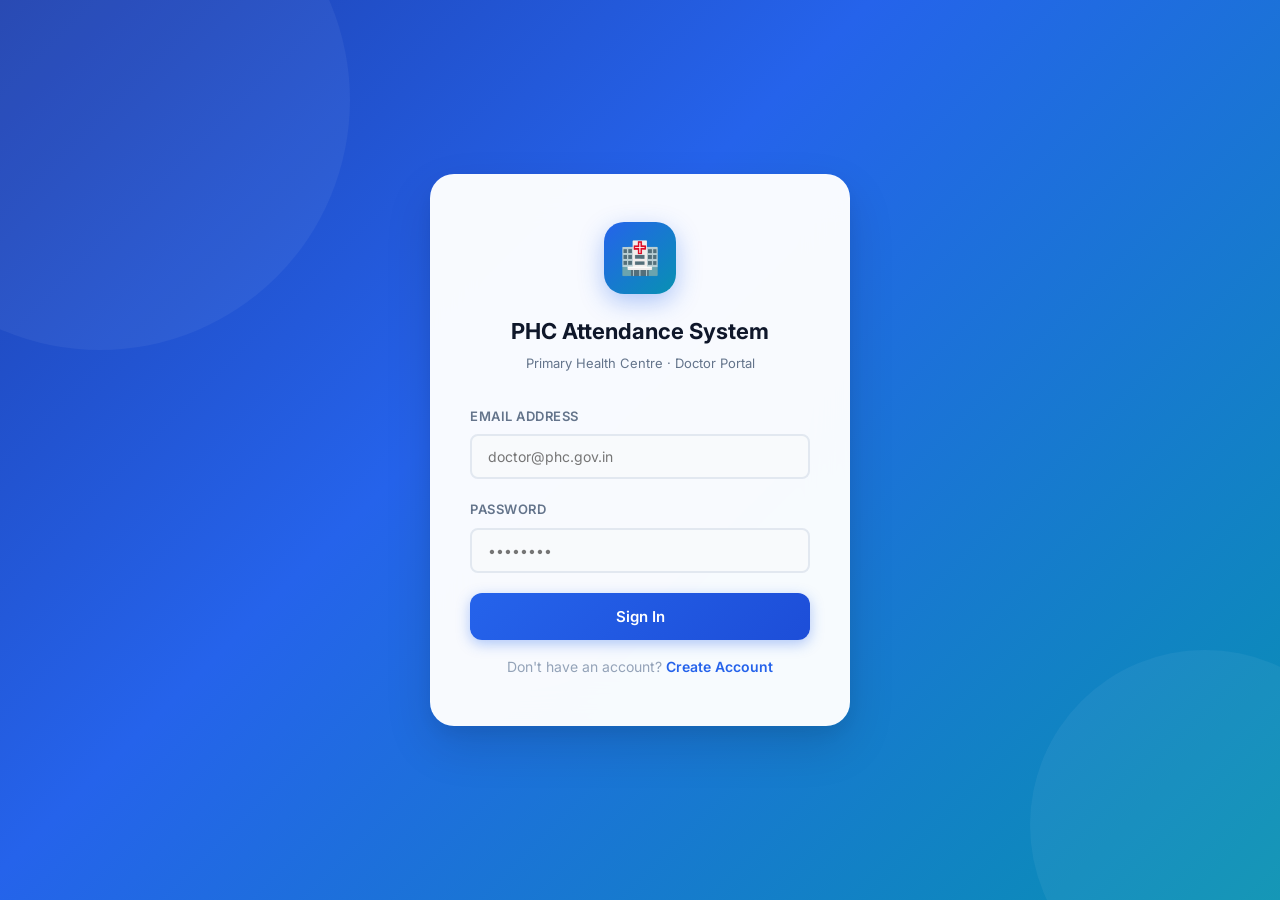
==== frontend/index.html @ 27af50b7 "feat(device-binding): Implement Upgrade 10 - Single device binding & hardware locking" ====
<!DOCTYPE html>
<html lang="en">
<head>
  <meta charset="UTF-8">
  <meta name="viewport" content="width=device-width, initial-scale=1.0">
  <title>PHC Doctor Attendance System - Login</title>
  <meta name="description" content="Login to PHC Doctor Attendance System - Geo-fenced attendance tracking for doctors.">
  <link rel="stylesheet" href="style.css">
</head>
<body>

<div class="login-wrapper">
  <div class="login-card">
    <div class="login-logo">🏥</div>
    <h1 class="login-title">PHC Attendance System</h1>
    <p class="login-subtitle">Primary Health Centre · Doctor Portal</p>

    <form id="loginForm">
      <div class="form-group">
        <label class="form-label" for="email">Email Address</label>
        <input type="email" class="form-control" id="email" placeholder="doctor@phc.gov.in" required>
      </div>

      <div class="form-group">
        <label class="form-label" for="password">Password</label>
        <input type="password" class="form-control" id="password" placeholder="••••••••" required>
      </div>

      <button type="submit" class="btn btn-primary btn-full btn-lg" id="loginBtn">
        Sign In
      </button>

      <p class="text-center mt-3 text-muted" style="font-size:14px;">
        Don't have an account? <a href="register.html" style="color:var(--primary); font-weight:600; text-decoration:none;">Create Account</a>
      </p>
    </form>

    <div class="alert alert-danger" id="errorMsg"></div>
    <div class="alert alert-success" id="successMsg"></div>
  </div>
</div>

<script src="config.js"></script>
<script>
document.getElementById("loginForm").addEventListener("submit", async function(e) {
  e.preventDefault();

  const email    = document.getElementById("email").value;
  const password = document.getElementById("password").value;
  const btn      = document.getElementById("loginBtn");
  const errorMsg   = document.getElementById("errorMsg");
  const successMsg = document.getElementById("successMsg");

  errorMsg.classList.remove("show");
  successMsg.classList.remove("show");

  btn.innerHTML = '<span class="spinner"></span> Signing in...';
  btn.disabled = true;

  let deviceId = localStorage.getItem("PHC_DEVICE_ID");
  if (!deviceId) {
    deviceId = "PHC_DEV_" + Math.random().toString(36).substring(2, 11) + Date.now().toString(36);
    localStorage.setItem("PHC_DEVICE_ID", deviceId);
  }

  try {
    const response = await fetch(`${API_BASE_URL}/auth/login`, {
      method: "POST",
      headers: { "Content-Type": "application/json" },
      body: JSON.stringify({ email, password, deviceId })
    });

    const data = await response.json();

    if (!response.ok) {
      errorMsg.textContent = data.error || data.message || "Invalid email or password";
      errorMsg.classList.add("show");
      btn.innerHTML = "Sign In";
      btn.disabled = false;
      return;
    }

    localStorage.setItem("doctorId",   data.doctorId);
    localStorage.setItem("doctorName", data.name);
    localStorage.setItem("role",       data.role);
    if (data.token) localStorage.setItem("authToken", data.token);

    successMsg.textContent = "Login successful! Redirecting...";
    successMsg.classList.add("show");

    setTimeout(() => {
      window.location.href = data.role === "ADMIN" ? "ddhcDashboard.html" : "docDashboard.html";
    }, 800);

  } catch (error) {
    console.error(error);
    errorMsg.textContent = "Server error. Please try again.";
    errorMsg.classList.add("show");
    btn.innerHTML = "Sign In";
    btn.disabled = false;
  }
});
</script>
</body>
</html>
---- frontend/style.css ----
/* ============================================================
   PHC Doctor Attendance System - Global Stylesheet
   Premium Design with Modern UI/UX
   ============================================================ */

/* ---- Google Fonts ---- */
@import url('https://fonts.googleapis.com/css2?family=Inter:wght@300;400;500;600;700;800&display=swap');

/* ---- CSS Variables ---- */
:root {
  --primary:        #2563eb;
  --primary-dark:   #1d4ed8;
  --primary-light:  #eff6ff;
  --success:        #059669;
  --success-light:  #ecfdf5;
  --danger:         #dc2626;
  --danger-light:   #fef2f2;
  --warning:        #d97706;
  --warning-light:  #fffbeb;
  --purple:         #7c3aed;
  --purple-light:   #f5f3ff;

  --bg:             #f0f4ff;
  --surface:        #ffffff;
  --surface-2:      #f8fafc;
  --border:         #e2e8f0;
  --text-primary:   #0f172a;
  --text-secondary: #64748b;
  --text-muted:     #94a3b8;

  --shadow-sm:  0 1px 3px rgba(0,0,0,0.08), 0 1px 2px rgba(0,0,0,0.04);
  --shadow-md:  0 4px 16px rgba(0,0,0,0.08), 0 2px 6px rgba(0,0,0,0.04);
  --shadow-lg:  0 10px 32px rgba(0,0,0,0.10), 0 4px 12px rgba(0,0,0,0.05);
  --shadow-xl:  0 20px 48px rgba(0,0,0,0.12), 0 8px 20px rgba(0,0,0,0.06);

  --radius-sm:  8px;
  --radius-md:  12px;
  --radius-lg:  18px;
  --radius-xl:  24px;

  --transition: all 0.25s cubic-bezier(0.4, 0, 0.2, 1);
}

/* ---- Reset & Base ---- */
*, *::before, *::after { box-sizing: border-box; margin: 0; padding: 0; }

body {
  font-family: 'Inter', system-ui, -apple-system, sans-serif;
  background: var(--bg);
  color: var(--text-primary);
  font-size: 15px;
  line-height: 1.6;
  min-height: 100vh;
}

/* ============================================================
   BACKGROUND GRADIENT WRAPPER
   ============================================================ */
.page-bg {
  min-height: 100vh;
  background: linear-gradient(135deg, #e0e7ff 0%, #f0f4ff 40%, #e8f5e9 100%);
  padding: 20px 16px 40px;
}

/* ============================================================
   LOGIN PAGE
   ============================================================ */
.login-wrapper {
  min-height: 100vh;
  display: flex;
  align-items: center;
  justify-content: center;
  background: linear-gradient(135deg, #1e40af 0%, #2563eb 40%, #0891b2 100%);
  padding: 20px;
  position: relative;
  overflow: hidden;
}

.login-wrapper::before {
  content: '';
  position: absolute;
  width: 500px; height: 500px;
  border-radius: 50%;
  background: rgba(255,255,255,0.05);
  top: -150px; left: -150px;
  animation: float 8s ease-in-out infinite;
}

.login-wrapper::after {
  content: '';
  position: absolute;
  width: 350px; height: 350px;
  border-radius: 50%;
  background: rgba(255,255,255,0.05);
  bottom: -100px; right: -100px;
  animation: float 6s ease-in-out infinite reverse;
}

@keyframes float {
  0%, 100% { transform: translateY(0) rotate(0deg); }
  50%       { transform: translateY(-30px) rotate(5deg); }
}

.login-card {
  background: rgba(255,255,255,0.97);
  backdrop-filter: blur(20px);
  border-radius: var(--radius-xl);
  padding: 48px 40px;
  width: 100%;
  max-width: 420px;
  box-shadow: var(--shadow-xl);
  position: relative;
  z-index: 1;
  animation: slideUp 0.5s ease;
}

@keyframes slideUp {
  from { opacity: 0; transform: translateY(30px); }
  to   { opacity: 1; transform: translateY(0); }
}

.login-logo {
  width: 72px; height: 72px;
  background: linear-gradient(135deg, #2563eb, #0891b2);
  border-radius: 20px;
  display: flex;
  align-items: center;
  justify-content: center;
  font-size: 32px;
  margin: 0 auto 20px;
  box-shadow: 0 8px 24px rgba(37,99,235,0.35);
}

.login-title {
  font-size: 22px;
  font-weight: 700;
  color: var(--text-primary);
  text-align: center;
  margin-bottom: 4px;
}

.login-subtitle {
  font-size: 13px;
  color: var(--text-secondary);
  text-align: center;
  margin-bottom: 32px;
}

/* ============================================================
   FORM CONTROLS
   ============================================================ */
.form-group {
  margin-bottom: 20px;
}

.form-label {
  font-size: 13px;
  font-weight: 600;
  color: var(--text-secondary);
  text-transform: uppercase;
  letter-spacing: 0.5px;
  margin-bottom: 8px;
  display: block;
}

.form-control {
  width: 100%;
  padding: 12px 16px;
  border: 2px solid var(--border);
  border-radius: var(--radius-sm);
  font-family: 'Inter', sans-serif;
  font-size: 14px;
  color: var(--text-primary);
  background: var(--surface-2);
  transition: var(--transition);
  outline: none;
}

.form-control:focus {
  border-color: var(--primary);
  background: var(--surface);
  box-shadow: 0 0 0 4px rgba(37,99,235,0.12);
}

/* ============================================================
   BUTTONS
   ============================================================ */
.btn {
  display: inline-flex;
  align-items: center;
  justify-content: center;
  gap: 8px;
  padding: 11px 20px;
  border-radius: var(--radius-sm);
  font-family: 'Inter', sans-serif;
  font-size: 14px;
  font-weight: 600;
  border: none;
  cursor: pointer;
  transition: var(--transition);
  text-decoration: none;
  white-space: nowrap;
}

.btn-primary {
  background: linear-gradient(135deg, var(--primary), var(--primary-dark));
  color: white;
  box-shadow: 0 4px 14px rgba(37,99,235,0.35);
}

.btn-primary:hover {
  transform: translateY(-2px);
  box-shadow: 0 8px 20px rgba(37,99,235,0.45);
}

.btn-primary:active { transform: translateY(0); }

.btn-success {
  background: linear-gradient(135deg, #10b981, var(--success));
  color: white;
  box-shadow: 0 4px 14px rgba(5,150,105,0.30);
}

.btn-success:hover {
  transform: translateY(-2px);
  box-shadow: 0 8px 20px rgba(5,150,105,0.40);
}

.btn-danger {
  background: linear-gradient(135deg, #ef4444, var(--danger));
  color: white;
  box-shadow: 0 4px 14px rgba(220,38,38,0.30);
}

.btn-danger:hover {
  transform: translateY(-2px);
  box-shadow: 0 8px 20px rgba(220,38,38,0.40);
}

.btn-secondary {
  background: var(--surface);
  color: var(--text-secondary);
  border: 2px solid var(--border);
  box-shadow: var(--shadow-sm);
}

.btn-secondary:hover {
  background: var(--surface-2);
  color: var(--text-primary);
  border-color: #cbd5e1;
}

.btn-outline {
  background: transparent;
  color: var(--primary);
  border: 2px solid var(--primary);
}

.btn-outline:hover {
  background: var(--primary);
  color: white;
}

.btn-full { width: 100%; }
.btn-lg { padding: 14px 24px; font-size: 15px; border-radius: var(--radius-md); }

/* ============================================================
   CARDS
   ============================================================ */
.card {
  background: var(--surface);
  border-radius: var(--radius-lg);
  box-shadow: var(--shadow-md);
  transition: var(--transition);
  border: 1px solid rgba(226,232,240,0.6);
}

.card:hover { box-shadow: var(--shadow-lg); }

.card-body { padding: 24px; }
.card-header {
  padding: 20px 24px;
  border-bottom: 1px solid var(--border);
  font-weight: 700;
  font-size: 16px;
  display: flex;
  align-items: center;
  gap: 10px;
}

/* ============================================================
   DASHBOARD LAYOUT
   ============================================================ */
.dashboard-wrapper {
  max-width: 1280px;
  margin: 0 auto;
  padding: 0 8px;
}

/* Top Navigation Bar */
.topbar {
  background: var(--surface);
  border-radius: var(--radius-lg);
  padding: 18px 28px;
  display: flex;
  align-items: center;
  justify-content: space-between;
  box-shadow: var(--shadow-md);
  margin-bottom: 28px;
  border-bottom: 3px solid var(--primary);
}

.topbar-brand {
  display: flex;
  align-items: center;
  gap: 14px;
}

.topbar-icon {
  width: 44px; height: 44px;
  background: linear-gradient(135deg, var(--primary), #0891b2);
  border-radius: var(--radius-sm);
  display: flex;
  align-items: center;
  justify-content: center;
  font-size: 20px;
  box-shadow: 0 4px 12px rgba(37,99,235,0.25);
}

.topbar-title {
  font-size: 18px;
  font-weight: 700;
  color: var(--text-primary);
}

.topbar-subtitle {
  font-size: 12px;
  color: var(--text-secondary);
  font-weight: 400;
}

/* ============================================================
   STAT CARDS
   ============================================================ */
.stats-grid {
  display: grid;
  grid-template-columns: repeat(auto-fit, minmax(200px, 1fr));
  gap: 20px;
  margin-bottom: 28px;
}

.stat-card {
  border-radius: var(--radius-lg);
  padding: 24px 20px;
  color: white;
  position: relative;
  overflow: hidden;
  transition: var(--transition);
  box-shadow: var(--shadow-md);
}

.stat-card::before {
  content: '';
  position: absolute;
  top: -20px; right: -20px;
  width: 100px; height: 100px;
  border-radius: 50%;
  background: rgba(255,255,255,0.12);
  transition: var(--transition);
}

.stat-card:hover {
  transform: translateY(-4px);
  box-shadow: var(--shadow-xl);
}

.stat-card:hover::before { transform: scale(1.3); }

.stat-card-phc    { background: linear-gradient(135deg, #7c3aed, #6d28d9); }
.stat-card-total  { background: linear-gradient(135deg, #2563eb, #1d4ed8); }
.stat-card-present{ background: linear-gradient(135deg, #059669, #047857); }
.stat-card-absent { background: linear-gradient(135deg, #dc2626, #b91c1c); }

.stat-label {
  font-size: 13px;
  font-weight: 500;
  opacity: 0.85;
  margin-bottom: 8px;
  text-transform: uppercase;
  letter-spacing: 0.5px;
}

.stat-value {
  font-size: 36px;
  font-weight: 800;
  line-height: 1;
}

.stat-icon {
  position: absolute;
  bottom: 14px; right: 18px;
  font-size: 36px;
  opacity: 0.25;
}

/* ============================================================
   TABLE
   ============================================================ */
.table-wrapper {
  background: var(--surface);
  border-radius: var(--radius-lg);
  box-shadow: var(--shadow-md);
  overflow: hidden;
  border: 1px solid rgba(226,232,240,0.5);
}

.table-header {
  padding: 20px 24px;
  border-bottom: 1px solid var(--border);
  font-size: 15px;
  font-weight: 700;
  color: var(--text-primary);
  display: flex;
  align-items: center;
  gap: 10px;
  background: var(--surface-2);
}

.data-table {
  width: 100%;
  border-collapse: collapse;
}

.data-table thead th {
  background: #f1f5f9;
  color: var(--text-secondary);
  font-size: 12px;
  font-weight: 700;
  text-transform: uppercase;
  letter-spacing: 0.6px;
  padding: 14px 20px;
  border-bottom: 2px solid var(--border);
  text-align: center;
}

.data-table tbody td {
  padding: 14px 20px;
  border-bottom: 1px solid #f1f5f9;
  text-align: center;
  font-size: 14px;
  color: var(--text-primary);
  transition: background 0.15s;
}

.data-table tbody tr:last-child td { border-bottom: none; }

.data-table tbody tr:hover td { background: #f8faff; }

/* ============================================================
   BADGES
   ============================================================ */
.badge {
  display: inline-flex;
  align-items: center;
  gap: 4px;
  padding: 4px 12px;
  border-radius: 100px;
  font-size: 12px;
  font-weight: 600;
  letter-spacing: 0.3px;
}

.badge-success { background: var(--success-light); color: var(--success); }
.badge-danger  { background: var(--danger-light);  color: var(--danger);  }
.badge-primary { background: var(--primary-light); color: var(--primary); }
.badge-warning { background: var(--warning-light); color: var(--warning); }

/* ============================================================
   DOCTOR DASHBOARD SPECIFICS
   ============================================================ */
.status-banner {
  background: linear-gradient(135deg, #f8fafc, #eff6ff);
  border-radius: var(--radius-lg);
  padding: 28px;
  text-align: center;
  margin-bottom: 24px;
  border: 1px solid var(--border);
  box-shadow: var(--shadow-sm);
}

.status-label {
  font-size: 13px;
  font-weight: 600;
  color: var(--text-secondary);
  text-transform: uppercase;
  letter-spacing: 0.5px;
  margin-bottom: 8px;
}

.status-value {
  font-size: 28px;
  font-weight: 800;
}

.status-value.present { color: var(--success); }
.status-value.absent  { color: var(--danger);  }

.map-wrapper {
  background: var(--surface);
  border-radius: var(--radius-lg);
  padding: 20px;
  box-shadow: var(--shadow-md);
  margin-bottom: 24px;
  border: 1px solid rgba(226,232,240,0.5);
}

.map-header {
  font-size: 14px;
  font-weight: 700;
  color: var(--text-primary);
  margin-bottom: 14px;
  display: flex;
  align-items: center;
  gap: 8px;
}

#map {
  width: 100%;
  height: 300px;
  border-radius: var(--radius-md);
  overflow: hidden;
  border: 1px solid var(--border);
}

.action-grid {
  display: grid;
  grid-template-columns: repeat(3, 1fr);
  gap: 14px;
}

/* ============================================================
   HISTORY PAGE
   ============================================================ */
.filter-row {
  display: grid;
  grid-template-columns: 1fr 1fr auto;
  gap: 14px;
  align-items: end;
  margin-bottom: 24px;
  background: var(--surface-2);
  padding: 20px;
  border-radius: var(--radius-md);
  border: 1px solid var(--border);
}

.filter-row .form-label {
  margin-bottom: 6px;
}

/* ============================================================
   ALERT / MESSAGE
   ============================================================ */
.alert {
  padding: 12px 18px;
  border-radius: var(--radius-sm);
  font-size: 14px;
  font-weight: 500;
  margin-top: 16px;
  text-align: center;
  display: none;
}

.alert.show { display: block; animation: fadeIn 0.3s ease; }

.alert-success { background: var(--success-light); color: var(--success); border: 1px solid #a7f3d0; }
.alert-danger  { background: var(--danger-light);  color: var(--danger);  border: 1px solid #fecaca; }

@keyframes fadeIn {
  from { opacity: 0; transform: translateY(-8px); }
  to   { opacity: 1; transform: translateY(0); }
}

/* ============================================================
   LOADING SPINNER
   ============================================================ */
.spinner {
  width: 22px; height: 22px;
  border: 3px solid rgba(255,255,255,0.4);
  border-top-color: white;
  border-radius: 50%;
  animation: spin 0.7s linear infinite;
  display: inline-block;
}

@keyframes spin { to { transform: rotate(360deg); } }

/* ============================================================
   UTILITY CLASSES
   ============================================================ */
.text-success { color: var(--success) !important; }
.text-danger  { color: var(--danger)  !important; }
.text-primary { color: var(--primary) !important; }
.text-muted   { color: var(--text-muted) !important; }
.text-center  { text-align: center; }
.fw-bold      { font-weight: 700; }
.mt-1  { margin-top: 4px; }
.mt-2  { margin-top: 8px; }
.mt-3  { margin-top: 16px; }
.mb-1  { margin-bottom: 4px; }
.mb-2  { margin-bottom: 8px; }
.mb-3  { margin-bottom: 16px; }
.w-100 { width: 100%; }
.d-flex { display: flex; }
.align-center { align-items: center; }
.justify-between { justify-content: space-between; }
.gap-2 { gap: 8px; }
.gap-3 { gap: 16px; }

/* ============================================================
   RESPONSIVE
   ============================================================ */
@media (max-width: 768px) {
  .topbar { flex-direction: column; gap: 14px; text-align: center; }
  .stats-grid { grid-template-columns: repeat(2, 1fr); }
  .action-grid { grid-template-columns: 1fr; }
  .filter-row { grid-template-columns: 1fr; }
  .login-card { padding: 32px 24px; }
}

@media (max-width: 480px) {
  .stats-grid { grid-template-columns: 1fr 1fr; }
  .stat-value { font-size: 28px; }
}
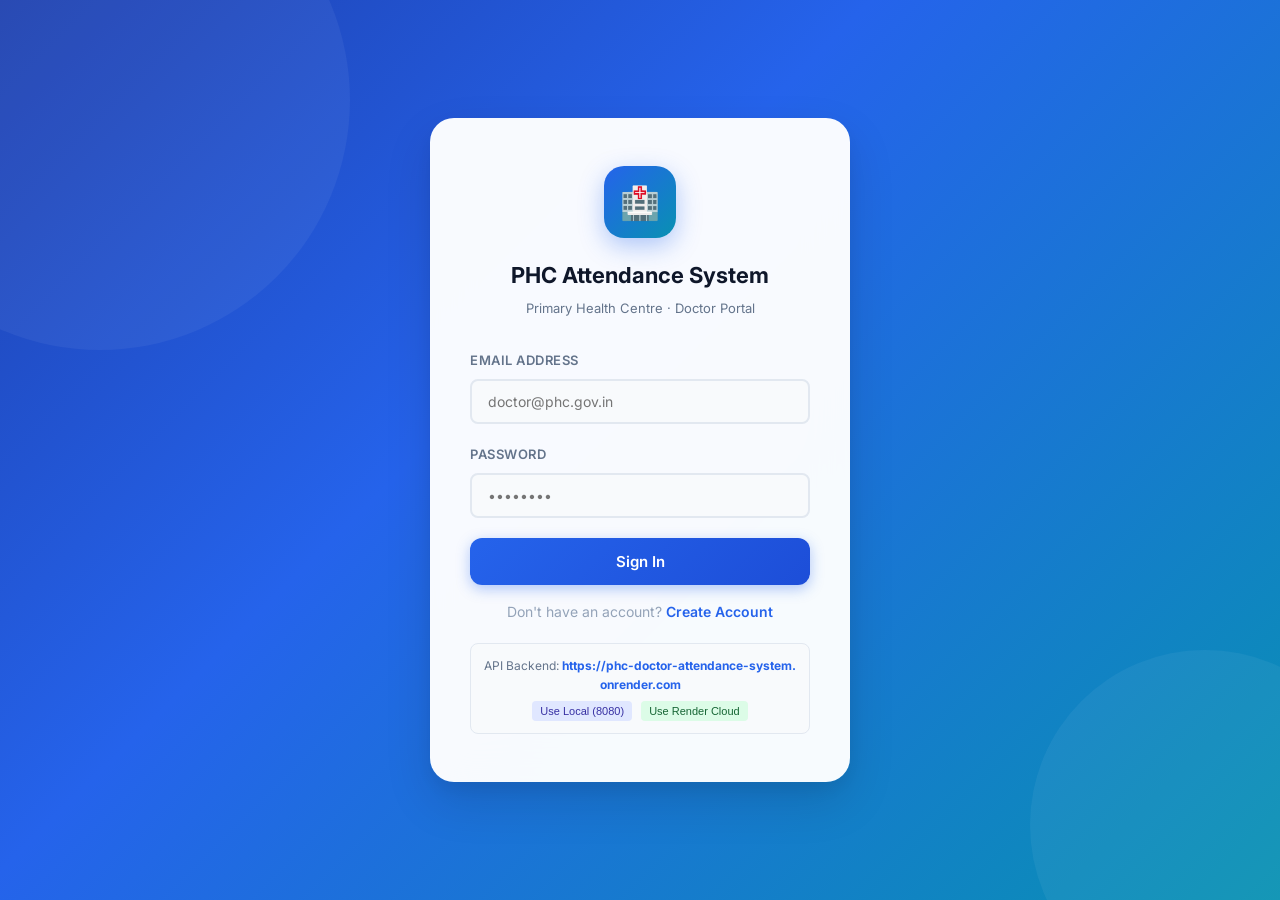
==== commit 43d98bb2: "fix(auth): Add live local backend fallback & backend switcher widget to login page" ====
--- a/frontend/index.html
+++ b/frontend/index.html
@@ -5,6 +5,8 @@
   <meta name="viewport" content="width=device-width, initial-scale=1.0">
   <title>PHC Doctor Attendance System - Login</title>
   <meta name="description" content="Login to PHC Doctor Attendance System - Geo-fenced attendance tracking for doctors.">
+  <link rel="manifest" href="manifest.json">
+  <meta name="theme-color" content="#2563eb">
   <link rel="stylesheet" href="style.css">
 </head>
 <body>
@@ -37,6 +39,15 @@
 
     <div class="alert alert-danger" id="errorMsg"></div>
     <div class="alert alert-success" id="successMsg"></div>
+
+    <div style="margin-top:20px; padding:12px; background:#f8fafc; border:1px solid #e2e8f0; border-radius:8px; font-size:12px; text-align:center;">
+      <span style="color:#64748b;">API Backend: </span>
+      <strong id="connectedApiLabel" style="color:#2563eb; word-break:break-all;">Detecting...</strong>
+      <div style="margin-top:6px;">
+        <button type="button" onclick="switchBackend('http://localhost:8080')" style="background:#e0e7ff; color:#3730a3; border:none; padding:4px 8px; border-radius:4px; font-size:11px; cursor:pointer; margin-right:6px;">Use Local (8080)</button>
+        <button type="button" onclick="switchBackend('https://phc-doctor-attendance-system.onrender.com')" style="background:#dcfce7; color:#166534; border:none; padding:4px 8px; border-radius:4px; font-size:11px; cursor:pointer;">Use Render Cloud</button>
+      </div>
+    </div>
   </div>
 </div>
 
@@ -94,12 +105,27 @@
 
   } catch (error) {
     console.error(error);
-    errorMsg.textContent = "Server error. Please try again.";
+    errorMsg.textContent = "Unable to reach backend server (" + API_BASE_URL + "). If using Render Cloud, please wait ~20s for cold-start or click 'Use Local (8080)'.";
     errorMsg.classList.add("show");
     btn.innerHTML = "Sign In";
     btn.disabled = false;
   }
 });
+
+document.getElementById("connectedApiLabel").innerText = API_BASE_URL;
+
+function switchBackend(url) {
+  localStorage.setItem("API_BASE_URL", url);
+  window.location.reload();
+}
+
+if ('serviceWorker' in navigator) {
+  window.addEventListener('load', () => {
+    navigator.serviceWorker.register('sw.js')
+      .then(reg => console.log('PWA ServiceWorker active:', reg.scope))
+      .catch(err => console.log('ServiceWorker registration failed:', err));
+  });
+}
 </script>
 </body>
 </html>
